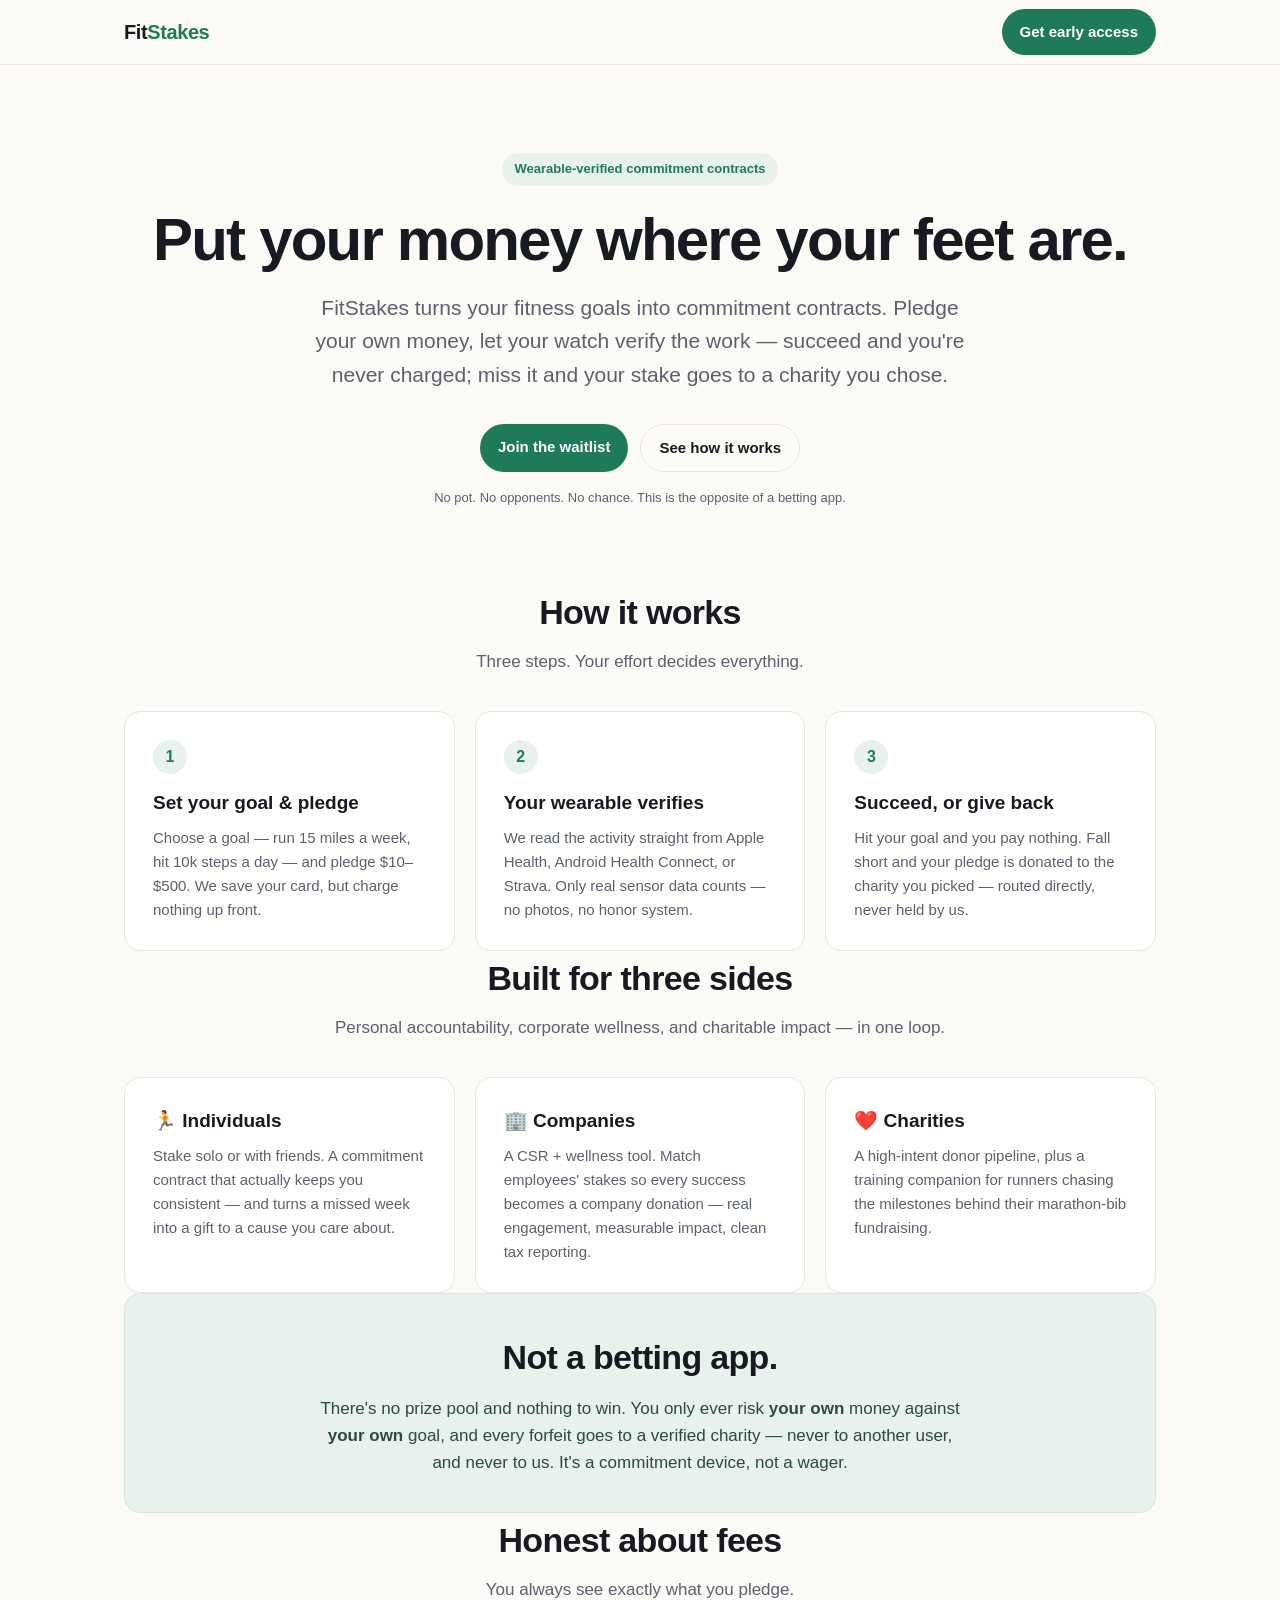
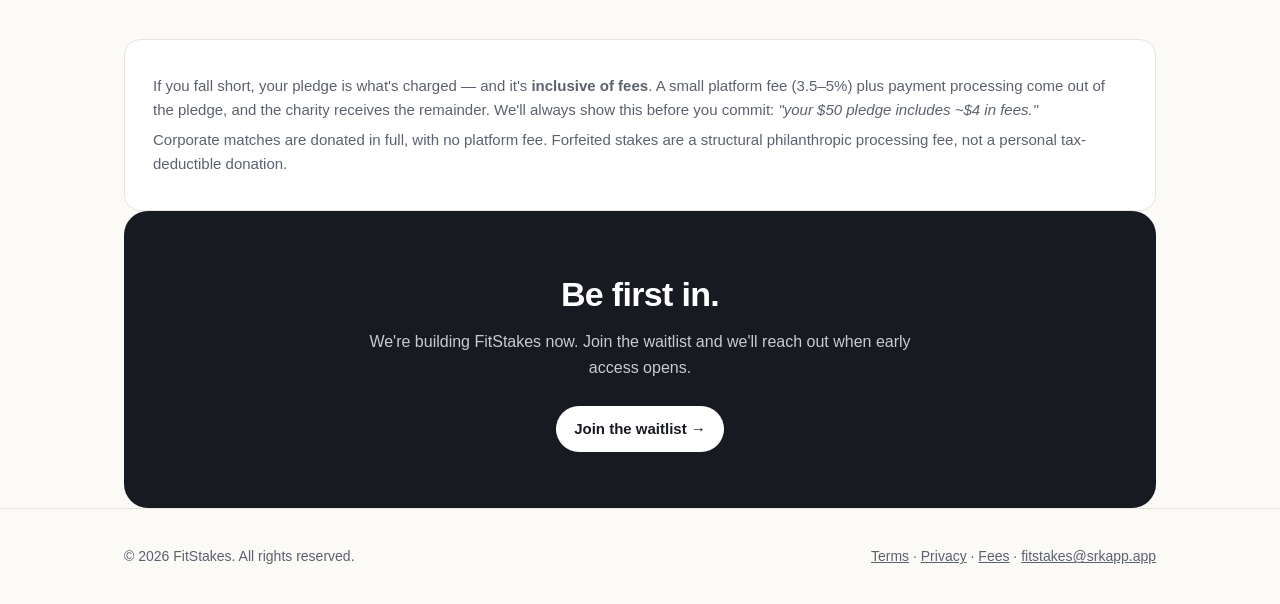
==== index.html @ 0f2c3cd5 "Launch site: FitStakes landing page + legal drafts (srkapp.app) Co-Authored-By: Claude Opus 4.8 <nor" ====
<!doctype html>
<html lang="en">
<head>
  <meta charset="utf-8" />
  <meta name="viewport" content="width=device-width, initial-scale=1" />
  <title>FitStakes — Put your money where your feet are</title>
  <meta name="description" content="FitStakes turns fitness goals into commitment contracts. Pledge your own money, let your wearable verify the work, and if you fall short it goes to a charity you chose — never to us, never to anyone else." />
  <meta property="og:title" content="FitStakes — Put your money where your feet are" />
  <meta property="og:description" content="Wearable-verified fitness commitment contracts. Succeed and you're never charged; miss and your stake goes to a charity you chose." />
  <meta property="og:type" content="website" />
  <style>
    :root{
      --bg:#FBFAF7; --ink:#171A21; --muted:#5B616E; --line:#E8E5DE;
      --accent:#1F7A5A; --accent-soft:#E8F1EC; --card:#FFFFFF;
      --radius:16px; --max:1080px;
    }
    *{box-sizing:border-box}
    html{scroll-behavior:smooth}
    body{
      margin:0; background:var(--bg); color:var(--ink);
      font-family:-apple-system,BlinkMacSystemFont,"Segoe UI",Roboto,Helvetica,Arial,sans-serif;
      line-height:1.6; -webkit-font-smoothing:antialiased;
    }
    a{color:inherit}
    .wrap{max-width:var(--max); margin:0 auto; padding:0 24px}
    /* nav */
    header{position:sticky; top:0; background:rgba(251,250,247,.85); backdrop-filter:saturate(180%) blur(8px); border-bottom:1px solid var(--line); z-index:10}
    nav{display:flex; align-items:center; justify-content:space-between; height:64px}
    .brand{font-weight:800; letter-spacing:-.02em; font-size:20px}
    .brand span{color:var(--accent)}
    .btn{display:inline-block; background:var(--accent); color:#fff; text-decoration:none; font-weight:600; padding:11px 18px; border-radius:999px; border:0; cursor:pointer; font-size:15px}
    .btn:hover{filter:brightness(1.05)}
    .btn-ghost{background:transparent; color:var(--ink); border:1px solid var(--line)}
    /* hero */
    .hero{padding:88px 0 64px; text-align:center}
    .eyebrow{display:inline-block; background:var(--accent-soft); color:var(--accent); font-weight:600; font-size:13px; padding:6px 12px; border-radius:999px; margin-bottom:22px}
    h1{font-size:clamp(34px,6vw,60px); line-height:1.05; letter-spacing:-.03em; margin:0 0 20px; font-weight:800}
    .lede{font-size:clamp(17px,2.4vw,21px); color:var(--muted); max-width:680px; margin:0 auto 32px}
    .cta-row{display:flex; gap:12px; justify-content:center; flex-wrap:wrap}
    .note{margin-top:16px; font-size:13px; color:var(--muted)}
    /* sections */
    section{padding:56px 0}
    h2{font-size:clamp(24px,3.4vw,34px); letter-spacing:-.02em; margin:0 0 8px; font-weight:800}
    .sub{color:var(--muted); margin:0 0 36px; font-size:17px}
    .center{text-align:center}
    .grid{display:grid; gap:20px}
    .cols-3{grid-template-columns:repeat(3,1fr)}
    .card{background:var(--card); border:1px solid var(--line); border-radius:var(--radius); padding:28px}
    .num{width:34px; height:34px; border-radius:999px; background:var(--accent-soft); color:var(--accent); display:flex; align-items:center; justify-content:center; font-weight:700; margin-bottom:14px}
    .card h3{margin:0 0 8px; font-size:19px}
    .card p{margin:0; color:var(--muted); font-size:15px}
    /* reassurance */
    .reassure{background:var(--accent-soft); border:1px solid #D7E6DE; border-radius:var(--radius); padding:36px; text-align:center}
    .reassure h2{margin-bottom:10px}
    .reassure p{color:#2C4A3E; max-width:640px; margin:0 auto; font-size:17px}
    /* fees */
    .fees{background:var(--card); border:1px solid var(--line); border-radius:var(--radius); padding:28px}
    .fees p{color:var(--muted); font-size:15px; margin:.4em 0}
    /* cta */
    .cta{background:var(--ink); color:#fff; border-radius:24px; padding:56px 24px; text-align:center}
    .cta h2{color:#fff}
    .cta p{color:#C7CBD3; max-width:560px; margin:0 auto 26px}
    .cta .btn{background:#fff; color:var(--ink)}
    /* footer */
    footer{border-top:1px solid var(--line); padding:36px 0; color:var(--muted); font-size:14px}
    .foot{display:flex; justify-content:space-between; gap:16px; flex-wrap:wrap; align-items:center}
    @media(max-width:760px){ .cols-3{grid-template-columns:1fr} }
  </style>
</head>
<body>
  <header>
    <div class="wrap">
      <nav>
        <div class="brand">Fit<span>Stakes</span></div>
        <a class="btn" href="#waitlist">Get early access</a>
      </nav>
    </div>
  </header>

  <main>
    <!-- HERO -->
    <div class="wrap hero">
      <span class="eyebrow">Wearable-verified commitment contracts</span>
      <h1>Put your money where your feet are.</h1>
      <p class="lede">FitStakes turns your fitness goals into commitment contracts. Pledge your own money, let your watch verify the work — succeed and you're never charged; miss it and your stake goes to a charity you chose.</p>
      <div class="cta-row">
        <a class="btn" href="#waitlist">Join the waitlist</a>
        <a class="btn btn-ghost" href="#how">See how it works</a>
      </div>
      <p class="note">No pot. No opponents. No chance. This is the opposite of a betting app.</p>
    </div>

    <!-- HOW IT WORKS -->
    <section id="how" class="wrap">
      <div class="center">
        <h2>How it works</h2>
        <p class="sub">Three steps. Your effort decides everything.</p>
      </div>
      <div class="grid cols-3">
        <div class="card"><div class="num">1</div><h3>Set your goal &amp; pledge</h3><p>Choose a goal — run 15 miles a week, hit 10k steps a day — and pledge $10–$500. We save your card, but charge nothing up front.</p></div>
        <div class="card"><div class="num">2</div><h3>Your wearable verifies</h3><p>We read the activity straight from Apple Health, Android Health Connect, or Strava. Only real sensor data counts — no photos, no honor system.</p></div>
        <div class="card"><div class="num">3</div><h3>Succeed, or give back</h3><p>Hit your goal and you pay nothing. Fall short and your pledge is donated to the charity you picked — routed directly, never held by us.</p></div>
      </div>
    </section>

    <!-- WHO IT'S FOR -->
    <section class="wrap">
      <div class="center">
        <h2>Built for three sides</h2>
        <p class="sub">Personal accountability, corporate wellness, and charitable impact — in one loop.</p>
      </div>
      <div class="grid cols-3">
        <div class="card"><h3>🏃 Individuals</h3><p>Stake solo or with friends. A commitment contract that actually keeps you consistent — and turns a missed week into a gift to a cause you care about.</p></div>
        <div class="card"><h3>🏢 Companies</h3><p>A CSR + wellness tool. Match employees' stakes so every success becomes a company donation — real engagement, measurable impact, clean tax reporting.</p></div>
        <div class="card"><h3>❤️ Charities</h3><p>A high-intent donor pipeline, plus a training companion for runners chasing the milestones behind their marathon-bib fundraising.</p></div>
      </div>
    </section>

    <!-- REASSURANCE -->
    <section class="wrap">
      <div class="reassure">
        <h2>Not a betting app.</h2>
        <p>There's no prize pool and nothing to win. You only ever risk <strong>your own</strong> money against <strong>your own</strong> goal, and every forfeit goes to a verified charity — never to another user, and never to us. It's a commitment device, not a wager.</p>
      </div>
    </section>

    <!-- FEES / TRANSPARENCY -->
    <section class="wrap">
      <div class="center"><h2>Honest about fees</h2><p class="sub">You always see exactly what you pledge.</p></div>
      <div class="fees">
        <p>If you fall short, your pledge is what's charged — and it's <strong>inclusive of fees</strong>. A small platform fee (3.5–5%) plus payment processing come out of the pledge, and the charity receives the remainder. We'll always show this before you commit: <em>"your $50 pledge includes ~$4 in fees."</em></p>
        <p>Corporate matches are donated in full, with no platform fee. Forfeited stakes are a structural philanthropic processing fee, not a personal tax-deductible donation.</p>
      </div>
    </section>

    <!-- WAITLIST CTA -->
    <section class="wrap" id="waitlist">
      <div class="cta">
        <h2>Be first in.</h2>
        <p>We're building FitStakes now. Join the waitlist and we'll reach out when early access opens.</p>
        <a class="btn" href="mailto:fitstakes@srkapp.app?subject=FitStakes%20early%20access&body=I'd%20like%20early%20access%20to%20FitStakes.">Join the waitlist →</a>
      </div>
    </section>
  </main>

  <footer>
    <div class="wrap foot">
      <div>© 2026 FitStakes. All rights reserved.</div>
      <div><a href="terms.html">Terms</a> · <a href="privacy.html">Privacy</a> · <a href="fees.html">Fees</a> · <a href="mailto:fitstakes@srkapp.app">fitstakes@srkapp.app</a></div>
    </div>
  </footer>
</body>
</html>
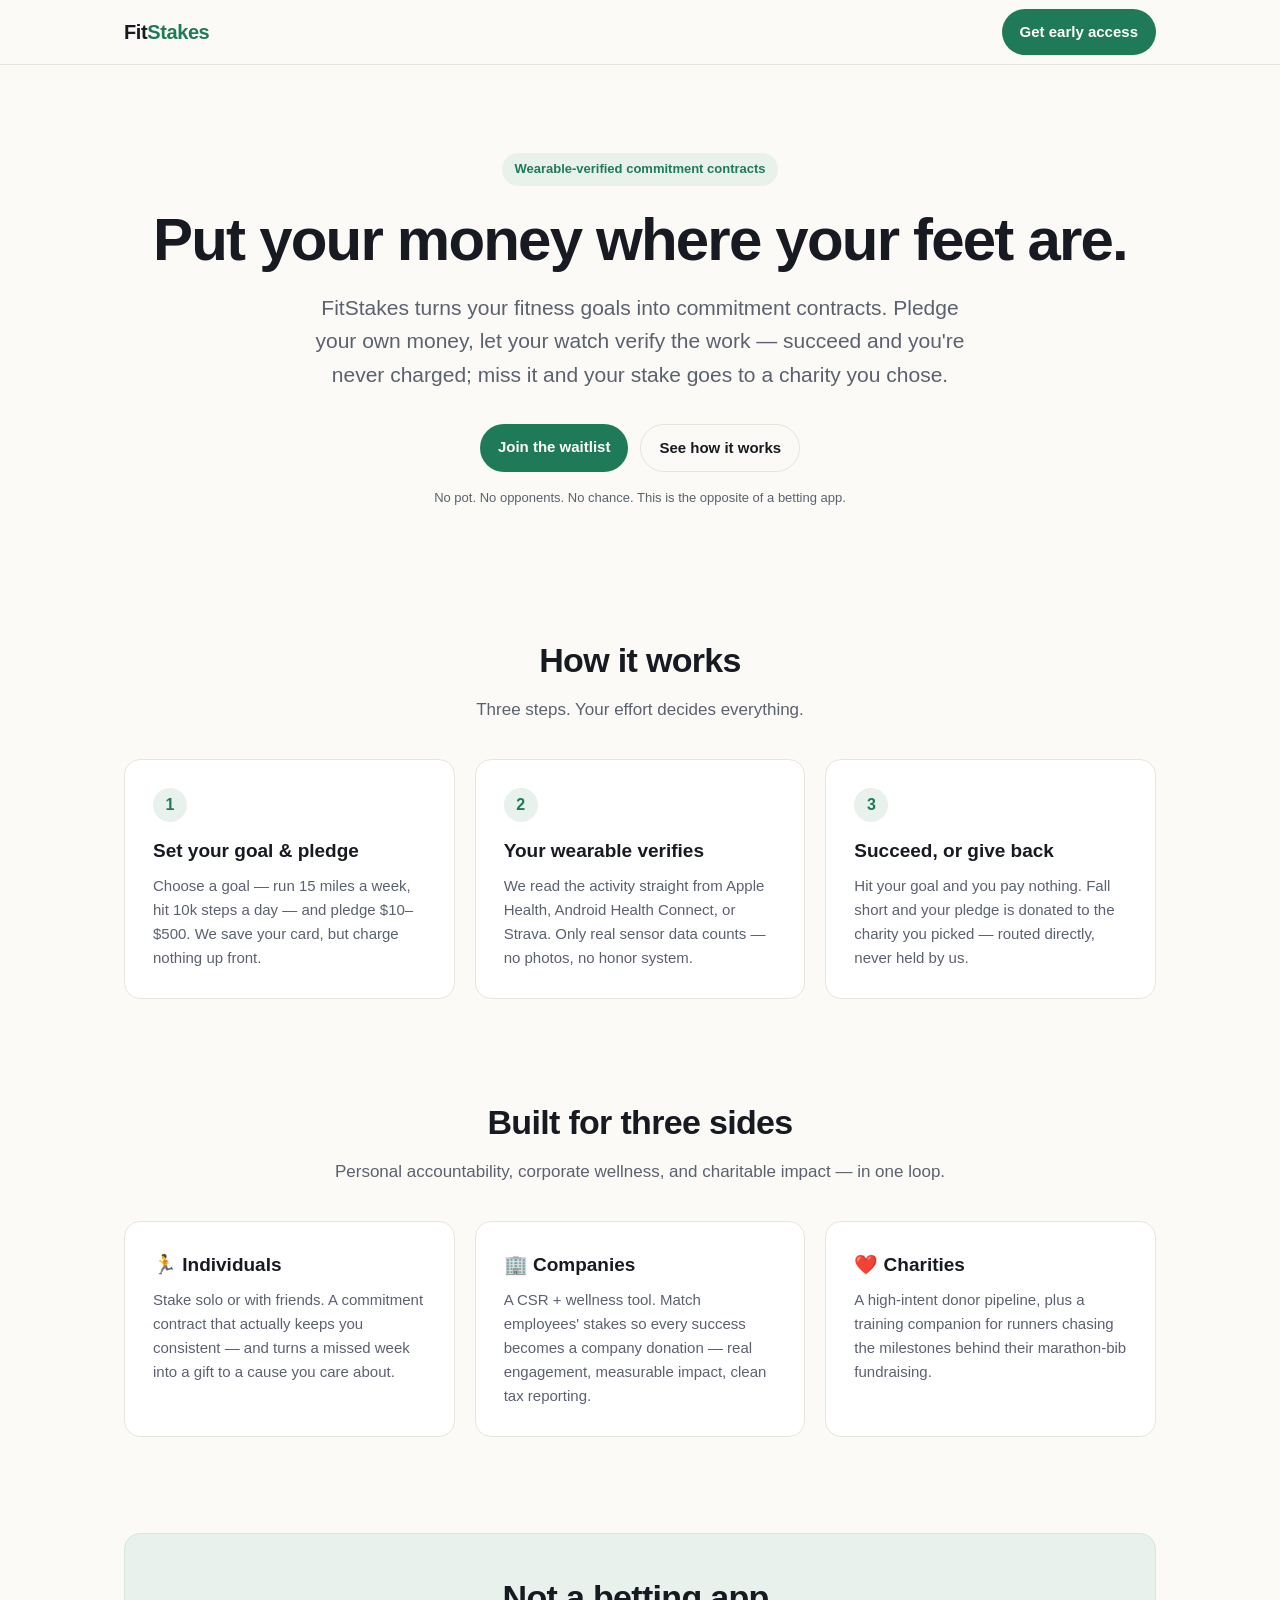
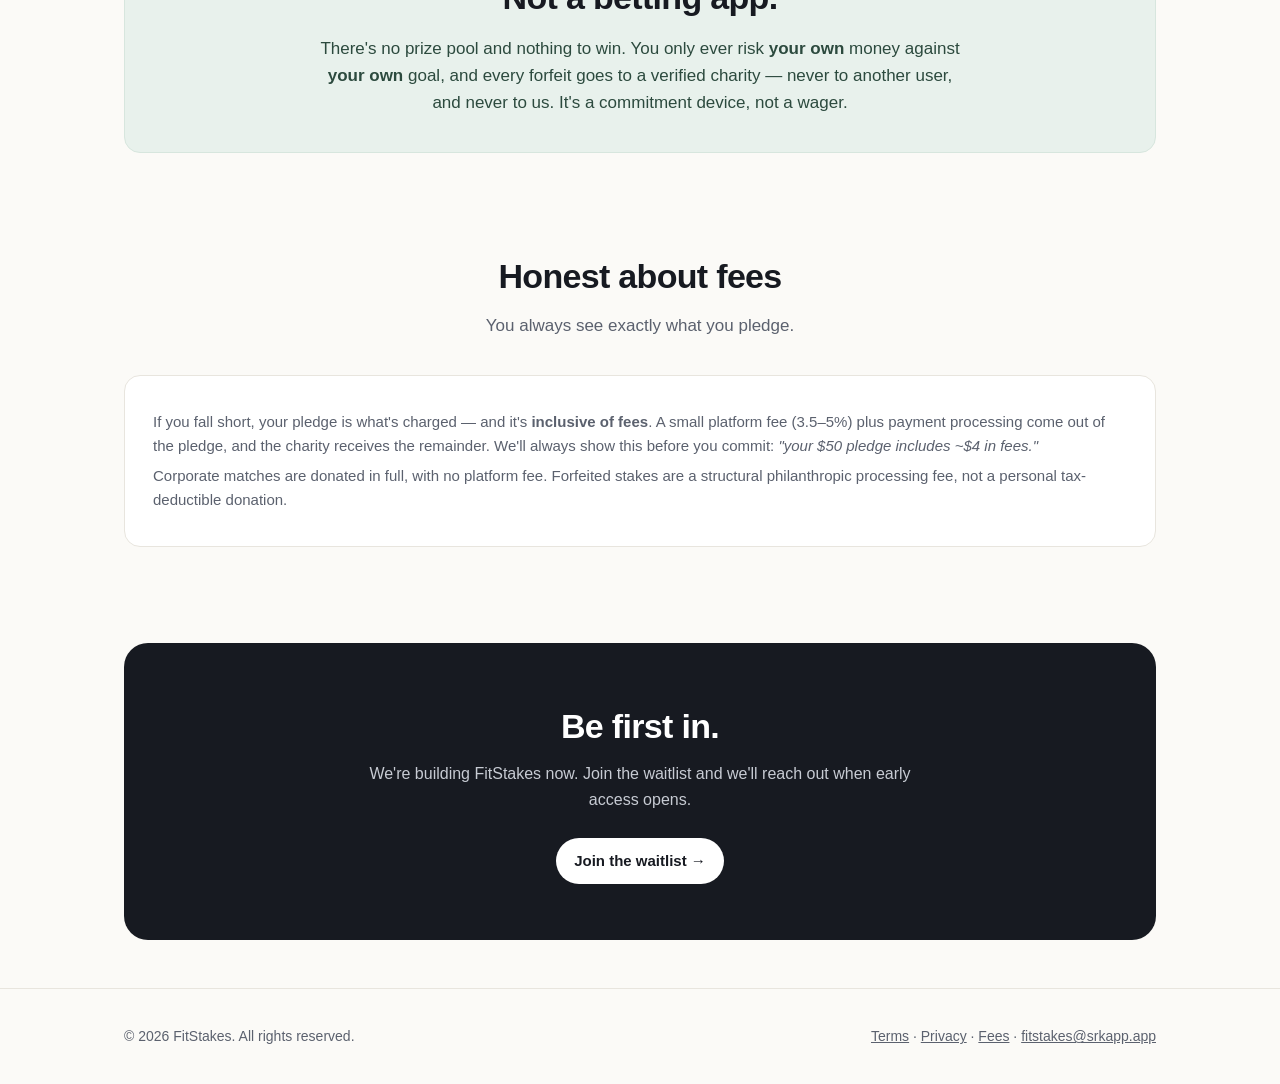
==== commit 4e94e15d: "Add vertical spacing between landing-page sections Co-Authored-By: Claude Opus 4.8 <noreply@anthropi" ====
--- a/index.html
+++ b/index.html
@@ -40,6 +40,9 @@
     .note{margin-top:16px; font-size:13px; color:var(--muted)}
     /* sections */
     section{padding:56px 0}
+    /* section is an element selector; .wrap (class) would otherwise win and zero the vertical
+       padding, so this keeps the horizontal .wrap padding while restoring vertical rhythm. */
+    section.wrap{padding-top:48px; padding-bottom:48px}
     h2{font-size:clamp(24px,3.4vw,34px); letter-spacing:-.02em; margin:0 0 8px; font-weight:800}
     .sub{color:var(--muted); margin:0 0 36px; font-size:17px}
     .center{text-align:center}
